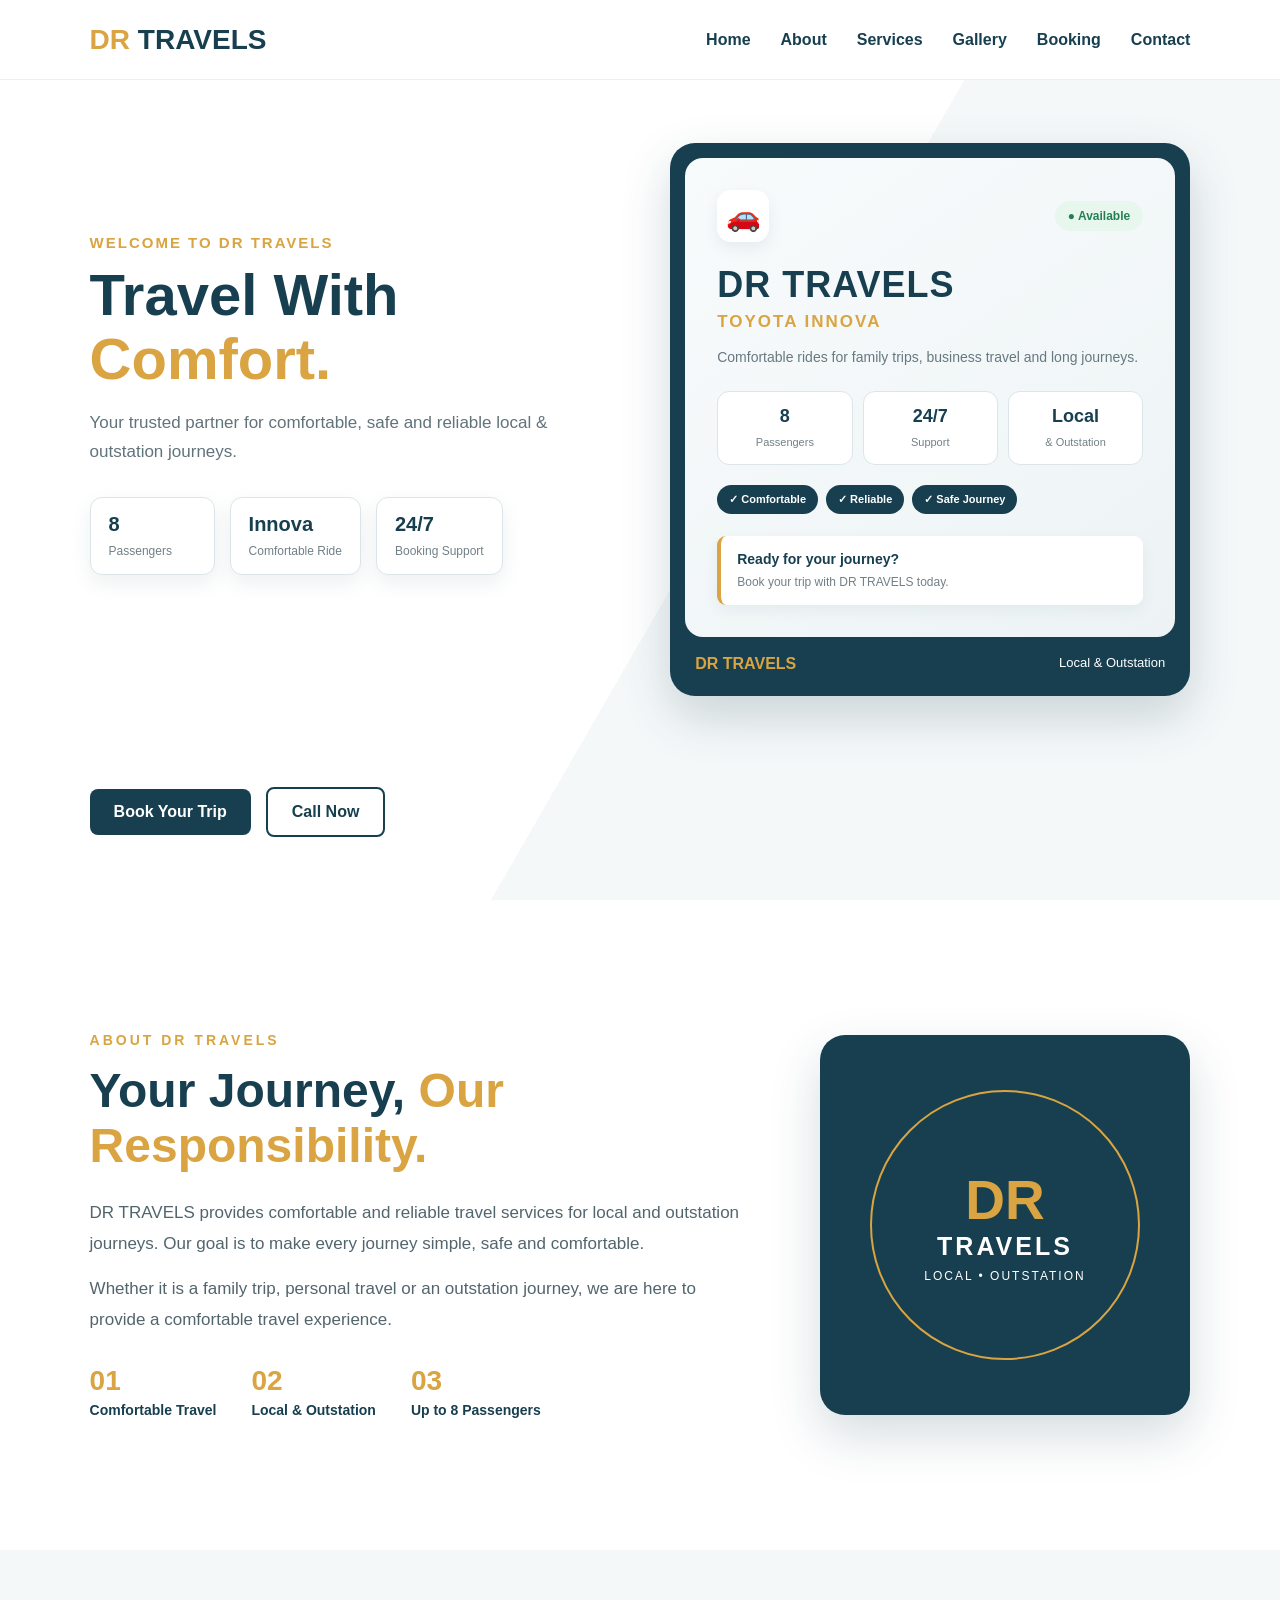
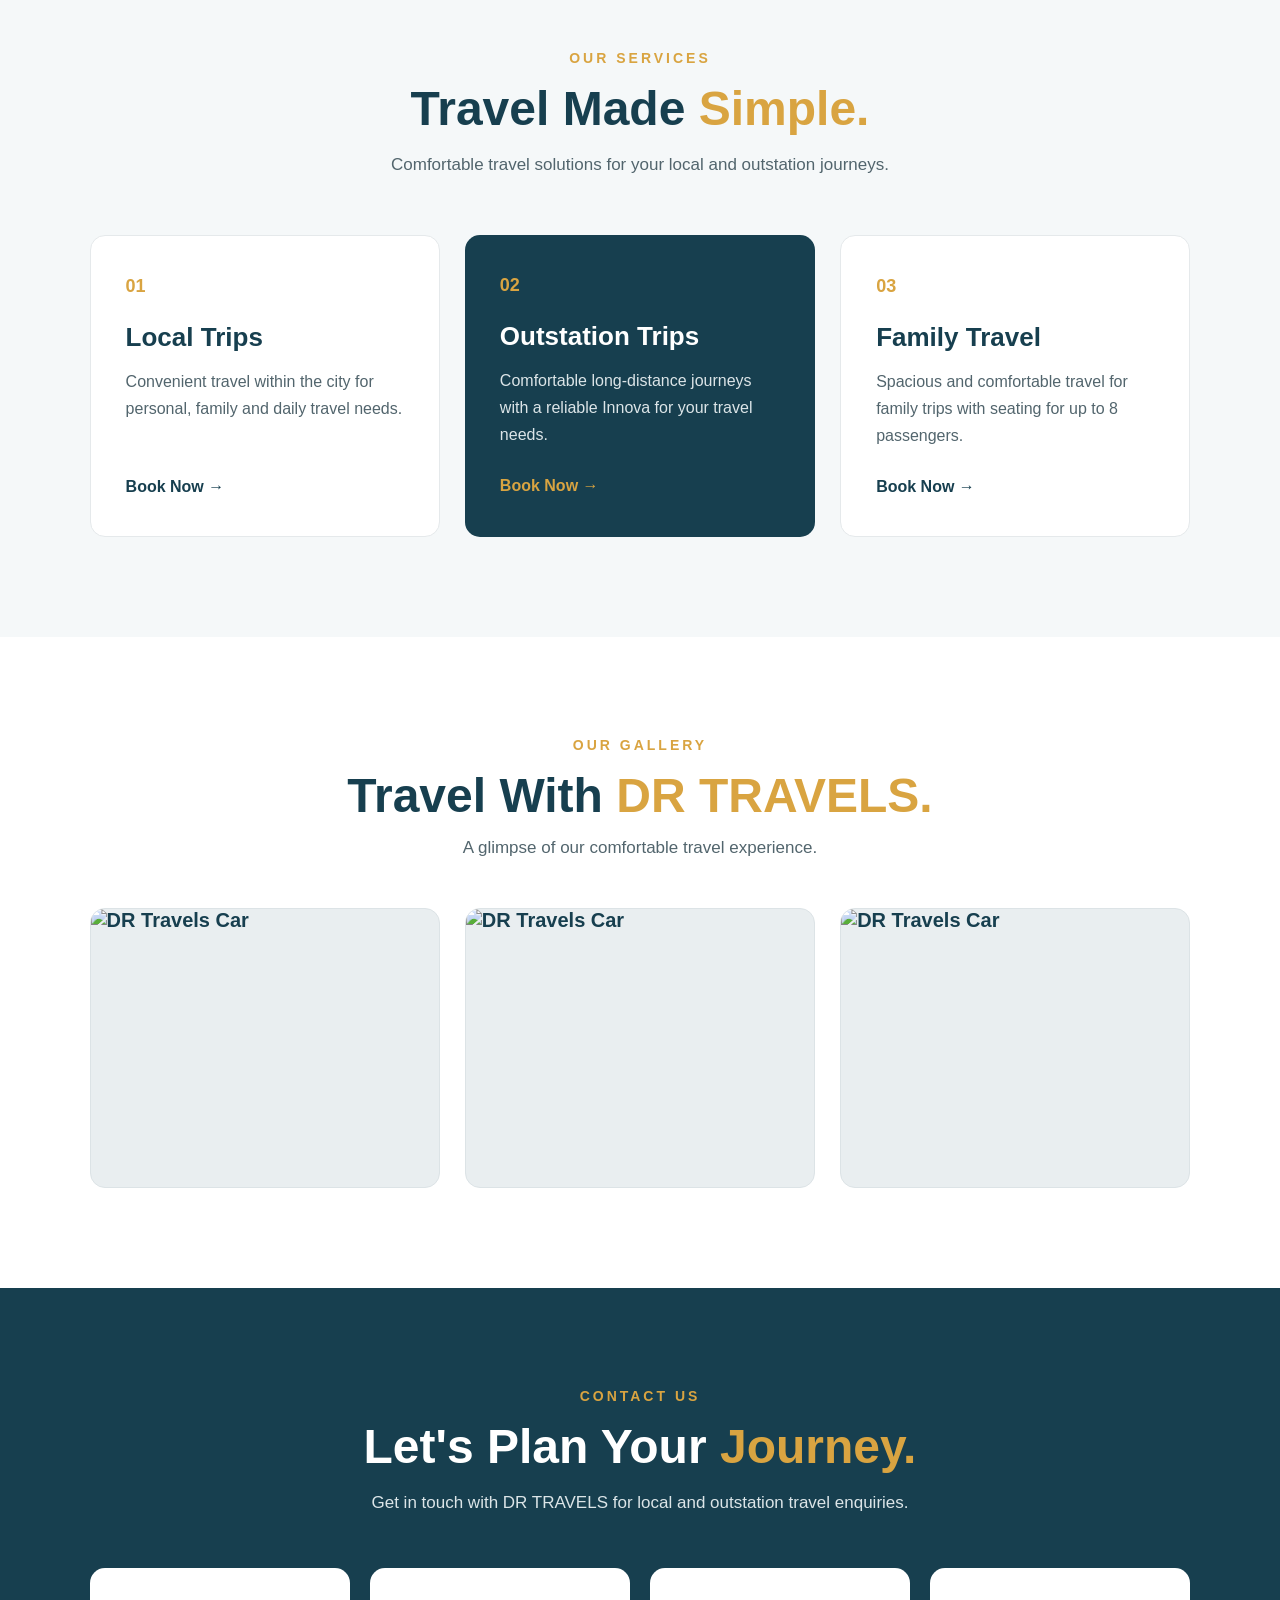
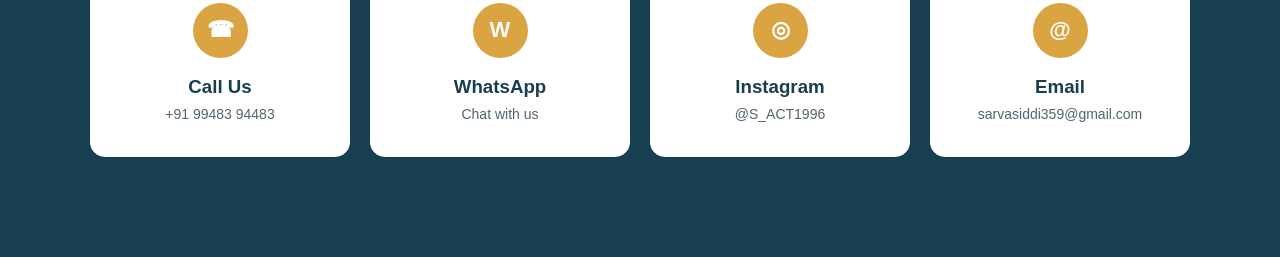
==== index.html @ 54ea67d5 "Add files via upload" ====
<!DOCTYPE html>
<html lang="en">

<head>
    <meta charset="UTF-8">
    <meta name="viewport" content="width=device-width, initial-scale=1.0">

    <link rel="stylesheet" href="style.css">

    <title>DR Travels | Local & Outstation Trips</title>
</head>

<body>

    <!-- NAVBAR -->
    <nav class="navbar">

        <div class="logo">
            <span>DR</span> TRAVELS
        </div>

        <div class="nav-links">
            <a href="#home">Home</a>
            <a href="#about">About</a>
            <a href="#services">Services</a>
            <a href="#gallery">Gallery</a>
            <a href="#booking">Booking</a>
            <a href="#contact">Contact</a>
        </div>

    </nav>

    <!-- HERO SECTION -->
    <section class="hero" id="home">

        <!-- LEFT CONTENT -->
        <div class="hero-content">

            <p class="welcome">
                WELCOME TO DR TRAVELS
            </p>

            <h1>
                Travel With <span>Comfort.</span>
            </h1>

            <p class="hero-text">
                Your trusted partner for comfortable,
                safe and reliable local & outstation journeys.
            </p>

            <div class="hero-details">

                <div>
                    <strong>8</strong>
                    <small>Passengers</small>
                </div>

                <div>
                    <strong>Innova</strong>
                    <small>Comfortable Ride</small>
                </div>

                <div>
                    <strong>24/7</strong>
                    <small>Booking Support</small>
                </div>

            </div>

        </div>

        <!-- BUTTONS -->
        <div class="hero-buttons">

            <a href="booking.html" class="book-btn">
                Book Your Trip
            </a>

            <a href="tel:+919948394483" class="call-btn">
                Call Now
            </a>

        </div>

    </div>


    <!-- RIGHT TRAVEL CARD -->
    <div class="hero-image">

        <div class="image-card">

            <div class="car-placeholder">

                <div class="travel-card">

                    <div class="travel-top">

                        <span class="travel-icon">
                            🚗
                        </span>

                        <span class="available">
                            ● Available
                        </span>

                    </div>

                    <h2>
                        DR TRAVELS
                    </h2>

                    <p class="travel-main">
                        TOYOTA INNOVA
                    </p>

                    <p class="travel-description">
                        Comfortable rides for family trips,
                        business travel and long journeys.
                    </p>

                    <div class="travel-info">

                        <div>
                            <strong>8</strong>
                            <span>Passengers</span>
                        </div>

                        <div>
                            <strong>24/7</strong>
                            <span>Support</span>
                        </div>

                        <div>
                            <strong>Local</strong>
                            <span>& Outstation</span>
                        </div>

                    </div>

                    <div class="travel-features">

                        <span>✓ Comfortable</span>
                        <span>✓ Reliable</span>
                        <span>✓ Safe Journey</span>

                    </div>

                    <div class="travel-support">

                        <strong>
                            Ready for your journey?
                        </strong>

                        <span>
                            Book your trip with DR TRAVELS today.
                        </span>

                    </div>

                </div>

            </div>

            <div class="car-label">

                <strong>
                    DR TRAVELS
                </strong>

                <span>
                    Local & Outstation
                </span>

            </div>

        </div>

    </div>

</section>

    <!-- ABOUT SECTION -->
    <section class="about" id="about">

       <div class="about-content">


           <p class="section-tag">ABOUT DR TRAVELS</p>

            <h2>
               Your Journey,
               <span>Our Responsibility.</span>
            </h2>

           <p>
                DR TRAVELS provides comfortable and reliable
                travel services for local and outstation journeys.
                Our goal is to make every journey simple,
                safe and comfortable.
            </p>

            <p>
               Whether it is a family trip, personal travel or
               an outstation journey, we are here to provide
               a comfortable travel experience.
            </p>

            <div class="about-points">

                <div>
                    <strong>01</strong>
                    <span>Comfortable Travel</span>
                </div>

                <div>
                    <strong>02</strong>
                    <span>Local & Outstation</span>
                </div>

                <div>
                   <strong>03</strong>
                   <span>Up to 8 Passengers</span>
                </div>

             </div>


        </div>

        <div class="about-card">

            <div class="about-card-inner">
                <span>DR</span>
                <h3>TRAVELS</h3>
                <p>LOCAL • OUTSTATION</p>
            </div>

        </div>

    </section>


    <!-- SERVICES SECTION -->
    <section class="services" id="services">

        <div class="services-heading">
            <p class="section-tag">OUR SERVICES</p>

            <h2>
                Travel Made <span>Simple.</span>
            </h2>

            <p>
                Comfortable travel solutions for your local
                and outstation journeys.
            </p>
        </div>

        <div class="service-cards">

            <!-- CARD 1 -->
            <div class="service-card">

                <div class="service-number">01</div>

                <h3>Local Trips</h3>

                <p>
                    Convenient travel within the city for
                    personal, family and daily travel needs.
                </p>

                <a href="booking.html">Book Now →</a>

            </div>


            <!-- CARD 2 -->
            <div class="service-card featured">

                <div class="service-number">02</div>

                <h3>Outstation Trips</h3>

                <p>
                    Comfortable long-distance journeys with
                    a reliable Innova for your travel needs.
                </p>

                <a href="booking.html">Book Now →</a>

            </div>


            <!-- CARD 3 -->
            <div class="service-card">

                <div class="service-number">03</div>

                <h3>Family Travel</h3>

                <p>
                    Spacious and comfortable travel for family
                    trips with seating for up to 8 passengers.
                </p>

                <a href="booking.html">Book Now →</a>

            </div>

        </div>

    </section>

   <!-- GALLERY SECTION -->
<!-- GALLERY SECTION -->
<section class="gallery" id="gallery">

    <div class="gallery-heading">
        <p class="section-tag">OUR GALLERY</p>
        <h2>Travel With <span>DR TRAVELS.</span></h2>
        <p>A glimpse of our comfortable travel experience.</p>
    </div>

    <div class="gallery-grid">
        <div class="gallery-item">
            <img src="image/1.jpg.jpeg" alt="DR Travels Car" style="width:100%; height:100%; object-fit:cover;">
        </div>
        <div class="gallery-item">
            <img src="image/2.jpg.jpeg" alt="DR Travels Car" style="width:100%; height:100%; object-fit:cover;">
        </div>
        <div class="gallery-item">
             <img src="image/3.jpg.jpeg" alt="DR Travels Car" style="width:100%; height:100%; object-fit:cover;">
        </div>
    </div>

</section>


    <!-- CONTACT SECTION -->
    <section class="contact" id="contact">

        <div class="contact-heading">

            <p class="section-tag">CONTACT US</p>

            <h2>
                Let's Plan Your <span>Journey.</span>
            </h2>

            <p>
                Get in touch with DR TRAVELS for local and
                outstation travel enquiries.
            </p>

    </div>

    <div class="contact-cards">

        <!-- CALL -->
        <a href="tel:+919948394483" class="contact-card">

            <div class="contact-icon">☎</div>

            <h3>Call Us</h3>

            <p>+91 99483 94483</p>

        </a>


        <!-- WHATSAPP -->
        <a href="https://wa.me/919948394483"
           target="_blank"
           class="contact-card">

            <div class="contact-icon">W</div>

            <h3>WhatsApp</h3>

            <p>Chat with us</p>

        </a>


       <!-- INSTAGRAM -->
           <a href="https://www.instagram.com/S_ACT1996/"
              target="_blank"
              class="contact-card">

               <div class="contact-icon">◎</div>

               <h3>Instagram</h3>

               <p>@S_ACT1996</p>

             </a>


        <!-- EMAIL -->
            <a href="mailto:sarvasiddi359@gmail.com"
                class="contact-card">

               <div class="contact-icon">@</div>

               <h3>Email</h3>

            <p>sarvasiddi359@gmail.com</p>

        </a>

    </div>

</section>

<script>

const bookingForm = document.querySelector(".booking-form");

bookingForm.addEventListener("submit", function(event) {

    event.preventDefault();

    const name = document.querySelector(
        'input[placeholder="Enter your name"]'
    ).value;

    const phone = document.querySelector(
        'input[placeholder="Enter phone number"]'
    ).value;

    const tripType = document.querySelector(
        'select'
    ).value;

    const passengers = document.querySelectorAll(
        'select'
    )[1].value;

    const date = document.querySelector(
        'input[type="date"]'
    ).value;

    const pickup = document.querySelector(
        'input[placeholder="Enter pickup location"]'
    ).value;

    const destination = document.querySelector(
        'input[placeholder="Enter destination"]'
    ).value;


    const message =
        `Hello DR TRAVELS,

I would like to book a trip.

Name: ${name}
Phone: ${phone}
Trip Type: ${tripType}
Passengers: ${passengers}
Travel Date: ${date}
Pickup Location: ${pickup}
Destination: ${destination}

Thank you.`;


    const whatsappURL =
        "https://wa.me/9948394483?text=" +
        encodeURIComponent(message);

    window.open(whatsappURL, "_blank");

});

</script>

</body>

</html>
---- style.css ----
/* =========================================
   RESET
========================================= */

* {
    margin: 0;
    padding: 0;
    box-sizing: border-box;
}

body {
    font-family: Arial, sans-serif;
    background: #ffffff;
    color: #173f4f;
    overflow-x: hidden;
}


/* =========================================
   NAVBAR
========================================= */

.navbar {
    width: 100%;
    height: 80px;

    display: flex;
    align-items: center;
    justify-content: space-between;

    padding: 0 7%;

    background: #ffffff;
    border-bottom: 1px solid #eeeeee;
}

.logo {
    font-size: 28px;
    font-weight: 900;
    color: #173f4f;
}

.logo span {
    color: #d9a441;
}

.nav-links {
    display: flex;
    align-items: center;
    gap: 30px;
}

.nav-links a {
    text-decoration: none;
    color: #173f4f;
    font-size: 16px;
    font-weight: bold;
    transition: 0.3s;
}

.nav-links a:hover {
    color: #d9a441;
}


/* =========================================
   HERO SECTION
========================================= */

.hero {
    min-height: calc(100vh - 80px);

    display: grid;
    grid-template-columns: 1fr 1fr;

    align-items: center;
    justify-content: center;

    gap: 60px;

    padding: 50px 7%;

    background: linear-gradient(
        120deg,
        #ffffff 55%,
        #f5f8f9 55%
    );

    overflow: hidden;
}


/* =========================================
   HERO LEFT CONTENT
========================================= */

.hero-content {
    width: 100%;
    max-width: 600px;
}

.welcome {
    color: #d9a441;

    font-size: 15px;
    font-weight: bold;

    letter-spacing: 2px;

    margin-bottom: 12px;
}

.hero h1 {
    font-size: 58px;
    line-height: 1.1;

    color: #173f4f;

    margin-bottom: 18px;
}

.hero h1 span {
    color: #d9a441;
}

.hero-text {
    color: #61737b;

    font-size: 17px;
    line-height: 1.7;

    max-width: 520px;

    margin-bottom: 30px;
}


/* =========================================
   HERO DETAILS
========================================= */

.hero-details {
    display: flex;
    gap: 15px;

    margin-bottom: 30px;
}

.hero-details > div {
    min-width: 125px;

    padding: 15px 18px;

    background: #ffffff;

    border: 1px solid #dce5e8;

    border-radius: 12px;

    box-shadow:
        0 8px 20px rgba(23, 63, 79, 0.08);
}

.hero-details strong {
    display: block;

    color: #173f4f;

    font-size: 20px;

    margin-bottom: 5px;
}

.hero-details small {
    color: #718087;

    font-size: 12px;
}


/* =========================================
   HERO BUTTONS
========================================= */

.hero-buttons {
    display: flex;

    gap: 15px;

    align-items: center;

    margin-top: 5px;
}

.book-btn,
.call-btn {
    display: inline-block;

    padding: 14px 24px;

    border-radius: 8px;

    text-decoration: none;

    font-weight: bold;

    transition: 0.3s;
}

.book-btn {
    background: #173f4f;
    color: #ffffff;
}

.book-btn:hover {
    background: #d9a441;

    transform: translateY(-3px);
}

.call-btn {
    color: #173f4f;

    border: 2px solid #173f4f;

    background: #ffffff;
}

.call-btn:hover {
    background: #173f4f;
    color: #ffffff;

    transform: translateY(-3px);
}


/* =========================================
   HERO RIGHT SIDE
========================================= */

.hero-image {
    width: 100%;

    display: flex;

    justify-content: center;
    align-items: center;

    grid-column: 2;
    grid-row: 1;

    align-self: center;
}

.image-card {
    width: 100%;

    max-width: 520px;

    margin: 0 auto;

    background: #173f4f;

    padding: 15px;

    border-radius: 25px;

    box-shadow:
        0 20px 50px rgba(23, 63, 79, 0.20);
}


/* =========================================
   PREMIUM TRAVEL CARD
========================================= */

.car-placeholder {
    width: 100%;

    min-height: 430px;

    padding: 32px;

    border-radius: 18px;

    background: linear-gradient(
        145deg,
        #f8fbfc,
        #edf3f5
    );
}

.travel-card {
    height: 100%;

    display: flex;

    flex-direction: column;
}


/* =========================================
   TRAVEL CARD TOP
========================================= */

.travel-top {
    display: flex;

    justify-content: space-between;

    align-items: center;

    margin-bottom: 22px;
}

.travel-icon {
    width: 52px;
    height: 52px;

    display: flex;

    align-items: center;
    justify-content: center;

    background: #ffffff;

    border-radius: 14px;

    font-size: 28px;

    box-shadow:
        0 6px 15px rgba(23, 63, 79, 0.08);
}

.available {
    color: #248052;

    background: #e7f7ee;

    padding: 8px 13px;

    border-radius: 20px;

    font-size: 12px;

    font-weight: bold;
}


/* =========================================
   TRAVEL CARD TITLE
========================================= */

.travel-card h2 {
    color: #173f4f;

    font-size: 36px;

    letter-spacing: 1px;

    margin-bottom: 6px;
}

.travel-main {
    color: #d9a441;

    font-size: 17px;

    font-weight: bold;

    letter-spacing: 2px;

    margin-bottom: 14px;
}

.travel-description {
    color: #667980;

    font-size: 14px;

    line-height: 1.6;

    margin-bottom: 22px;
}


/* =========================================
   TRAVEL INFO
========================================= */

.travel-info {
    display: grid;

    grid-template-columns: repeat(3, 1fr);

    gap: 10px;

    margin-bottom: 20px;
}

.travel-info div {
    background: #ffffff;

    border: 1px solid #dce5e8;

    border-radius: 12px;

    padding: 14px 8px;

    text-align: center;

    transition: 0.3s;
}

.travel-info div:hover {
    transform: translateY(-4px);

    box-shadow:
        0 8px 20px rgba(23, 63, 79, 0.10);
}

.travel-info strong {
    display: block;

    color: #173f4f;

    font-size: 18px;

    margin-bottom: 5px;
}

.travel-info span {
    color: #718087;

    font-size: 11px;
}


/* =========================================
   TRAVEL FEATURES
========================================= */

.travel-features {
    display: flex;

    flex-wrap: wrap;

    gap: 8px;

    margin-bottom: 22px;
}

.travel-features span {
    background: #173f4f;

    color: #ffffff;

    padding: 8px 12px;

    border-radius: 20px;

    font-size: 11px;

    font-weight: bold;
}


/* =========================================
   TRAVEL SUPPORT
========================================= */

.travel-support {
    margin-top: auto;

    padding: 15px 16px;

    background: #ffffff;

    border-left: 4px solid #d9a441;

    border-radius: 9px;

    box-shadow:
        0 5px 15px rgba(23, 63, 79, 0.06);
}

.travel-support strong {
    display: block;

    color: #173f4f;

    font-size: 14px;

    margin-bottom: 5px;
}

.travel-support span {
    color: #718087;

    font-size: 12px;
}


/* =========================================
   CARD BOTTOM
========================================= */

.car-label {
    padding: 18px 10px 8px;

    display: flex;

    justify-content: space-between;

    color: #ffffff;
}

.car-label strong {
    color: #d9a441;
}

.car-label span {
    font-size: 13px;
}


/* =========================================
   ABOUT SECTION
========================================= */

.about {
    min-height: 650px;

    display: flex;

    align-items: center;

    justify-content: space-between;

    gap: 80px;

    padding: 90px 7%;

    background: #ffffff;
}

.about-content {
    max-width: 650px;
}

.section-tag {
    color: #d9a441;

    font-size: 14px;

    font-weight: bold;

    letter-spacing: 3px;

    margin-bottom: 15px;
}

.about h2 {
    font-size: 48px;

    line-height: 1.15;

    color: #173f4f;

    margin-bottom: 25px;
}

.about h2 span {
    color: #d9a441;
}

.about-content > p:not(.section-tag) {
    font-size: 17px;

    line-height: 1.8;

    color: #52656d;

    margin-bottom: 15px;
}


/* ABOUT POINTS */

.about-points {
    display: flex;

    gap: 35px;

    margin-top: 30px;
}

.about-points div {
    display: flex;

    flex-direction: column;

    gap: 5px;
}

.about-points strong {
    font-size: 28px;

    color: #d9a441;
}

.about-points span {
    font-size: 14px;

    font-weight: bold;

    color: #173f4f;
}


/* ABOUT CARD */

.about-card {
    width: 380px;

    height: 380px;

    background: #173f4f;

    border-radius: 25px;

    display: flex;

    align-items: center;

    justify-content: center;

    box-shadow:
        0 20px 50px rgba(23, 63, 79, 0.18);
}

.about-card-inner {
    width: 270px;

    height: 270px;

    border: 2px solid #d9a441;

    border-radius: 50%;

    display: flex;

    flex-direction: column;

    align-items: center;

    justify-content: center;

    color: #ffffff;
}

.about-card-inner span {
    font-size: 55px;

    font-weight: 900;

    color: #d9a441;
}

.about-card-inner h3 {
    font-size: 25px;

    letter-spacing: 3px;
}

.about-card-inner p {
    font-size: 12px;

    letter-spacing: 2px;

    margin-top: 8px;
}


/* =========================================
   SERVICES
========================================= */

.services {
    padding: 100px 7%;

    background: #f5f8f9;
}

.services-heading {
    text-align: center;

    max-width: 650px;

    margin: 0 auto 55px;
}

.services-heading h2 {
    font-size: 48px;

    color: #173f4f;

    margin-bottom: 15px;
}

.services-heading h2 span {
    color: #d9a441;
}

.services-heading > p:last-child {
    font-size: 17px;

    color: #52656d;

    line-height: 1.7;
}

.service-cards {
    display: grid;

    grid-template-columns: repeat(3, 1fr);

    gap: 25px;

    max-width: 1150px;

    margin: auto;
}

.service-card {
    background: #ffffff;

    padding: 40px 35px;

    border-radius: 15px;

    border: 1px solid #e5e9eb;

    transition: 0.3s;
}

.service-card:hover {
    transform: translateY(-8px);

    box-shadow:
        0 15px 35px rgba(23, 63, 79, 0.12);
}

.service-number {
    font-size: 18px;

    font-weight: bold;

    color: #d9a441;

    margin-bottom: 25px;
}

.service-card h3 {
    font-size: 26px;

    color: #173f4f;

    margin-bottom: 15px;
}

.service-card p {
    color: #52656d;

    line-height: 1.7;

    min-height: 85px;

    margin-bottom: 25px;
}

.service-card a {
    text-decoration: none;

    color: #173f4f;

    font-weight: bold;
}

.service-card a:hover {
    color: #d9a441;
}

.service-card.featured {
    background: #173f4f;

    border: none;
}

.service-card.featured h3 {
    color: #ffffff;
}

.service-card.featured p {
    color: #dce5e8;
}

.service-card.featured a {
    color: #d9a441;
}


/* =========================================
   GALLERY
========================================= */

.gallery {
    padding: 100px 7%;

    background: #ffffff;
}

.gallery-heading {
    text-align: center;

    max-width: 650px;

    margin: 0 auto 50px;
}

.gallery-heading h2 {
    font-size: 48px;

    color: #173f4f;

    margin-bottom: 15px;
}

.gallery-heading h2 span {
    color: #d9a441;
}

.gallery-heading > p:last-child {
    color: #52656d;

    font-size: 17px;
}

.gallery-grid {
    max-width: 1150px;

    margin: auto;

    display: grid;

    grid-template-columns: repeat(3, 1fr);

    gap: 25px;
}

.gallery-item {
    height: 280px;

    background: #e9eef0;

    border-radius: 15px;

    overflow: hidden;

    display: flex;

    align-items: center;

    justify-content: center;

    color: #173f4f;

    font-size: 20px;

    font-weight: bold;

    border: 1px solid #dce3e6;

    transition: 0.3s;
}

.gallery-item img {
    width: 100%;

    height: 100%;

    object-fit: cover;

    display: block;

    transition: 0.4s;
}

.gallery-item:hover {
    box-shadow:
        0 15px 35px rgba(23, 63, 79, 0.15);
}

.gallery-item:hover img {
    transform: scale(1.05);
}


/* =========================================
   BOOKING
========================================= */

.booking {
    min-height: 100vh;

    padding: 80px 7%;

    background: #f5f8f9;
}

.booking-content {
    text-align: center;

    max-width: 650px;

    margin: 0 auto 45px;
}

.booking-content h2 {
    font-size: 48px;

    color: #173f4f;

    margin-bottom: 15px;
}

.booking-content h2 span {
    color: #d9a441;
}

.booking-content > p:last-child {
    color: #52656d;

    font-size: 17px;

    line-height: 1.7;
}

.booking-form {
    max-width: 850px;

    margin: auto;

    background: #ffffff;

    padding: 45px;

    border-radius: 18px;

    box-shadow:
        0 15px 40px rgba(23, 63, 79, 0.10);
}

.form-row {
    display: grid;

    grid-template-columns: 1fr 1fr;

    gap: 25px;
}

.form-group {
    display: flex;

    flex-direction: column;

    margin-bottom: 22px;
}

.form-group label {
    color: #173f4f;

    font-weight: bold;

    margin-bottom: 8px;
}

.form-group input,
.form-group select {
    width: 100%;

    padding: 14px;

    border: 1px solid #d7dfe2;

    border-radius: 7px;

    font-size: 15px;

    outline: none;

    background: #ffffff;
}

.form-group input:focus,
.form-group select:focus {
    border-color: #d9a441;
}

.booking-btn {
    width: 100%;

    padding: 15px;

    border: none;

    border-radius: 7px;

    background: #d9a441;

    color: #ffffff;

    font-size: 16px;

    font-weight: bold;

    cursor: pointer;

    transition: 0.3s;
}

.booking-btn:hover {
    background: #173f4f;
}


/* =========================================
   CONTACT
========================================= */

.contact {
    padding: 100px 7%;

    background: #173f4f;
}

.contact-heading {
    text-align: center;

    max-width: 650px;

    margin: 0 auto 50px;
}

.contact-heading .section-tag {
    color: #d9a441;
}

.contact-heading h2 {
    font-size: 48px;

    color: #ffffff;

    margin-bottom: 15px;
}

.contact-heading h2 span {
    color: #d9a441;
}

.contact-heading > p:last-child {
    color: #dce5e8;

    font-size: 17px;

    line-height: 1.7;
}

.contact-cards {
    max-width: 1100px;

    margin: auto;

    display: grid;

    grid-template-columns: repeat(4, 1fr);

    gap: 20px;
}

.contact-card {
    text-decoration: none;

    text-align: center;

    background: #ffffff;

    padding: 35px 20px;

    border-radius: 15px;

    transition: 0.3s;
}

.contact-card:hover {
    transform: translateY(-7px);

    box-shadow:
        0 15px 30px rgba(0, 0, 0, 0.15);
}

.contact-icon {
    width: 55px;

    height: 55px;

    margin: 0 auto 18px;

    border-radius: 50%;

    background: #d9a441;

    color: #ffffff;

    display: flex;

    align-items: center;

    justify-content: center;

    font-size: 22px;

    font-weight: bold;
}

.contact-card h3 {
    color: #173f4f;

    margin-bottom: 8px;
}

.contact-card p {
    color: #52656d;

    font-size: 14px;
}


/* =========================================
   BOOKING SUCCESS
========================================= */

.booking-success {
    display: none;

    max-width: 850px;

    margin: 25px auto 0;

    padding: 25px;

    text-align: center;

    background: #ffffff;

    border-radius: 12px;

    border: 2px solid #d9a441;
}

.booking-success h3 {
    color: #173f4f;

    font-size: 24px;

    margin-bottom: 8px;
}

.booking-success p {
    color: #52656d;

    margin-bottom: 18px;
}

.home-btn {
    display: inline-block;

    padding: 12px 25px;

    background: #173f4f;

    color: #ffffff;

    text-decoration: none;

    border-radius: 6px;

    font-weight: bold;

    transition: 0.3s;
}

.home-btn:hover {
    background: #d9a441;
}


/* =========================================
   BACK HOME
========================================= */

.back-home {
    display: inline-block;

    margin-top: 30px;

    text-decoration: none;

    color: #173f4f;

    font-weight: bold;

    border: 1px solid #173f4f;

    padding: 10px 18px;

    border-radius: 6px;

    transition: 0.3s;
}

.back-home:hover {
    background: #173f4f;

    color: #ffffff;
}


/* =========================================
   TABLET / MOBILE HERO
========================================= */

@media (max-width: 900px) {

    .hero {
        grid-template-columns: 1fr;

        text-align: center;

        padding: 55px 5%;

        gap: 45px;

        background: #ffffff;
    }

    .hero-content {
        max-width: 100%;
    }

    .hero h1 {
        font-size: 44px;
    }

    .hero-text {
        margin-left: auto;
        margin-right: auto;
    }

    .hero-details {
        justify-content: center;

        flex-wrap: wrap;
    }

    .hero-buttons {
        justify-content: center;

        flex-wrap: wrap;
    }

    .hero-image {
        width: 100%;

        grid-column: 1;
        grid-row: 2;
    }

    .image-card {
        max-width: 520px;

        margin: auto;
    }
}


/* =========================================
   TABLET / MOBILE ABOUT
========================================= */

@media (max-width: 900px) {

    .about {
        flex-direction: column;

        text-align: center;

        padding: 70px 5%;
    }

    .about-points {
        justify-content: center;

        flex-wrap: wrap;
    }

    .about-card {
        width: 300px;

        height: 300px;
    }

    .about-card-inner {
        width: 220px;

        height: 220px;
    }
}


/* =========================================
   TABLET / MOBILE SERVICES
========================================= */

@media (max-width: 900px) {

    .services {
        padding: 70px 5%;
    }

    .services-heading h2 {
        font-size: 40px;
    }

    .service-cards {
        grid-template-columns: 1fr;

        max-width: 500px;
    }
}


/* =========================================
   TABLET / MOBILE GALLERY
========================================= */

@media (max-width: 900px) {

    .gallery {
        padding: 70px 5%;
    }

    .gallery-heading h2 {
        font-size: 40px;
    }

    .gallery-grid {
        grid-template-columns: 1fr;

        max-width: 500px;
    }
}


/* =========================================
   MOBILE BOOKING
========================================= */

@media (max-width: 700px) {

    .booking {
        padding: 70px 5%;
    }

    .booking-content h2 {
        font-size: 40px;
    }

    .booking-form {
        padding: 25px;
    }

    .form-row {
        grid-template-columns: 1fr;

        gap: 0;
    }
}


/* =========================================
   MOBILE CONTACT
========================================= */

@media (max-width: 900px) {

    .contact {
        padding: 70px 5%;
    }

    .contact-heading h2 {
        font-size: 40px;
    }

    .contact-cards {
        grid-template-columns: 1fr 1fr;
    }
}


/* =========================================
   SMALL MOBILE
========================================= */

@media (max-width: 500px) {

    .navbar {
        padding: 0 5%;
    }

    .logo {
        font-size: 23px;
    }

    .nav-links {
        gap: 12px;
    }

    .nav-links a {
        font-size: 13px;
    }

    .hero h1 {
        font-size: 38px;
    }

    .hero-details {
        flex-direction: column;

        align-items: center;
    }

    .hero-details > div {
        width: 100%;

        max-width: 250px;
    }

    .car-placeholder {
        padding: 20px;

        min-height: auto;
    }

    .travel-card h2 {
        font-size: 30px;
    }

    .travel-info {
        grid-template-columns: 1fr;
    }

    .travel-features {
        justify-content: center;
    }

    .contact-cards {
        grid-template-columns: 1fr;
    }
}
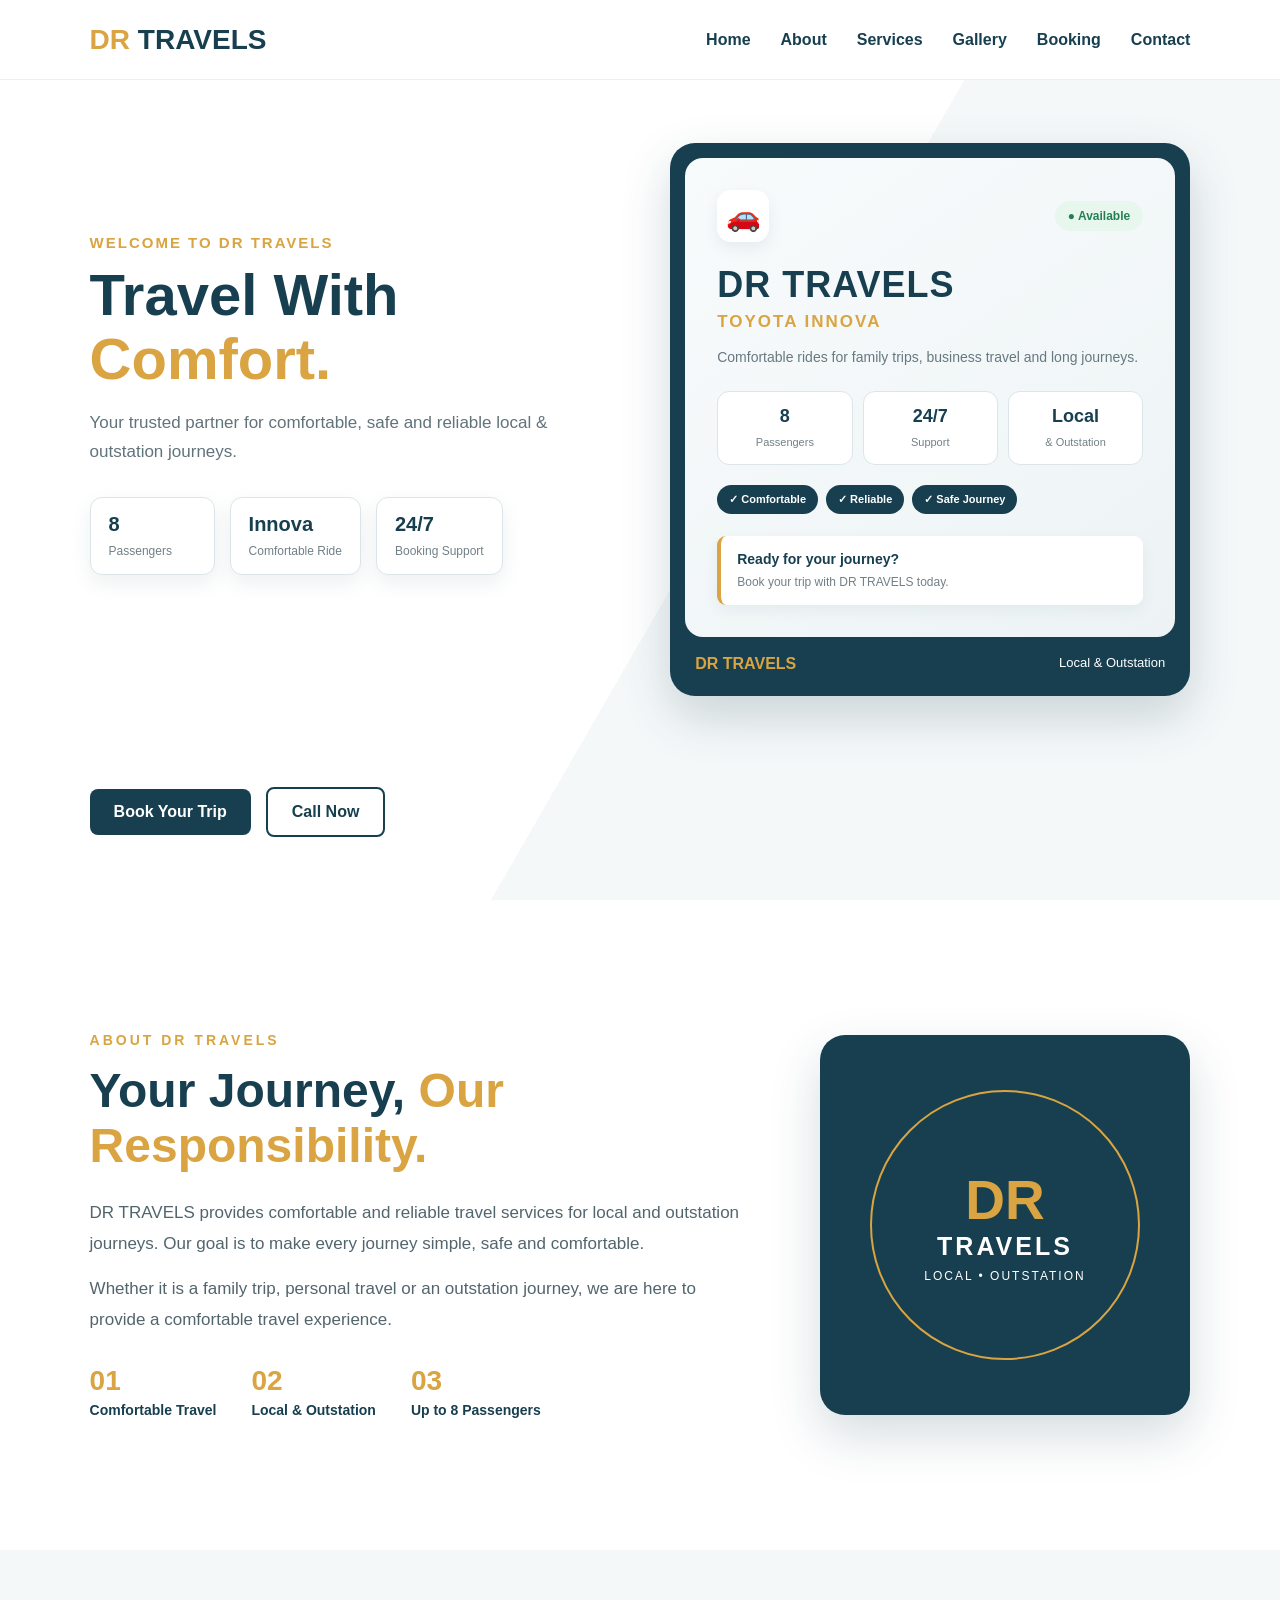
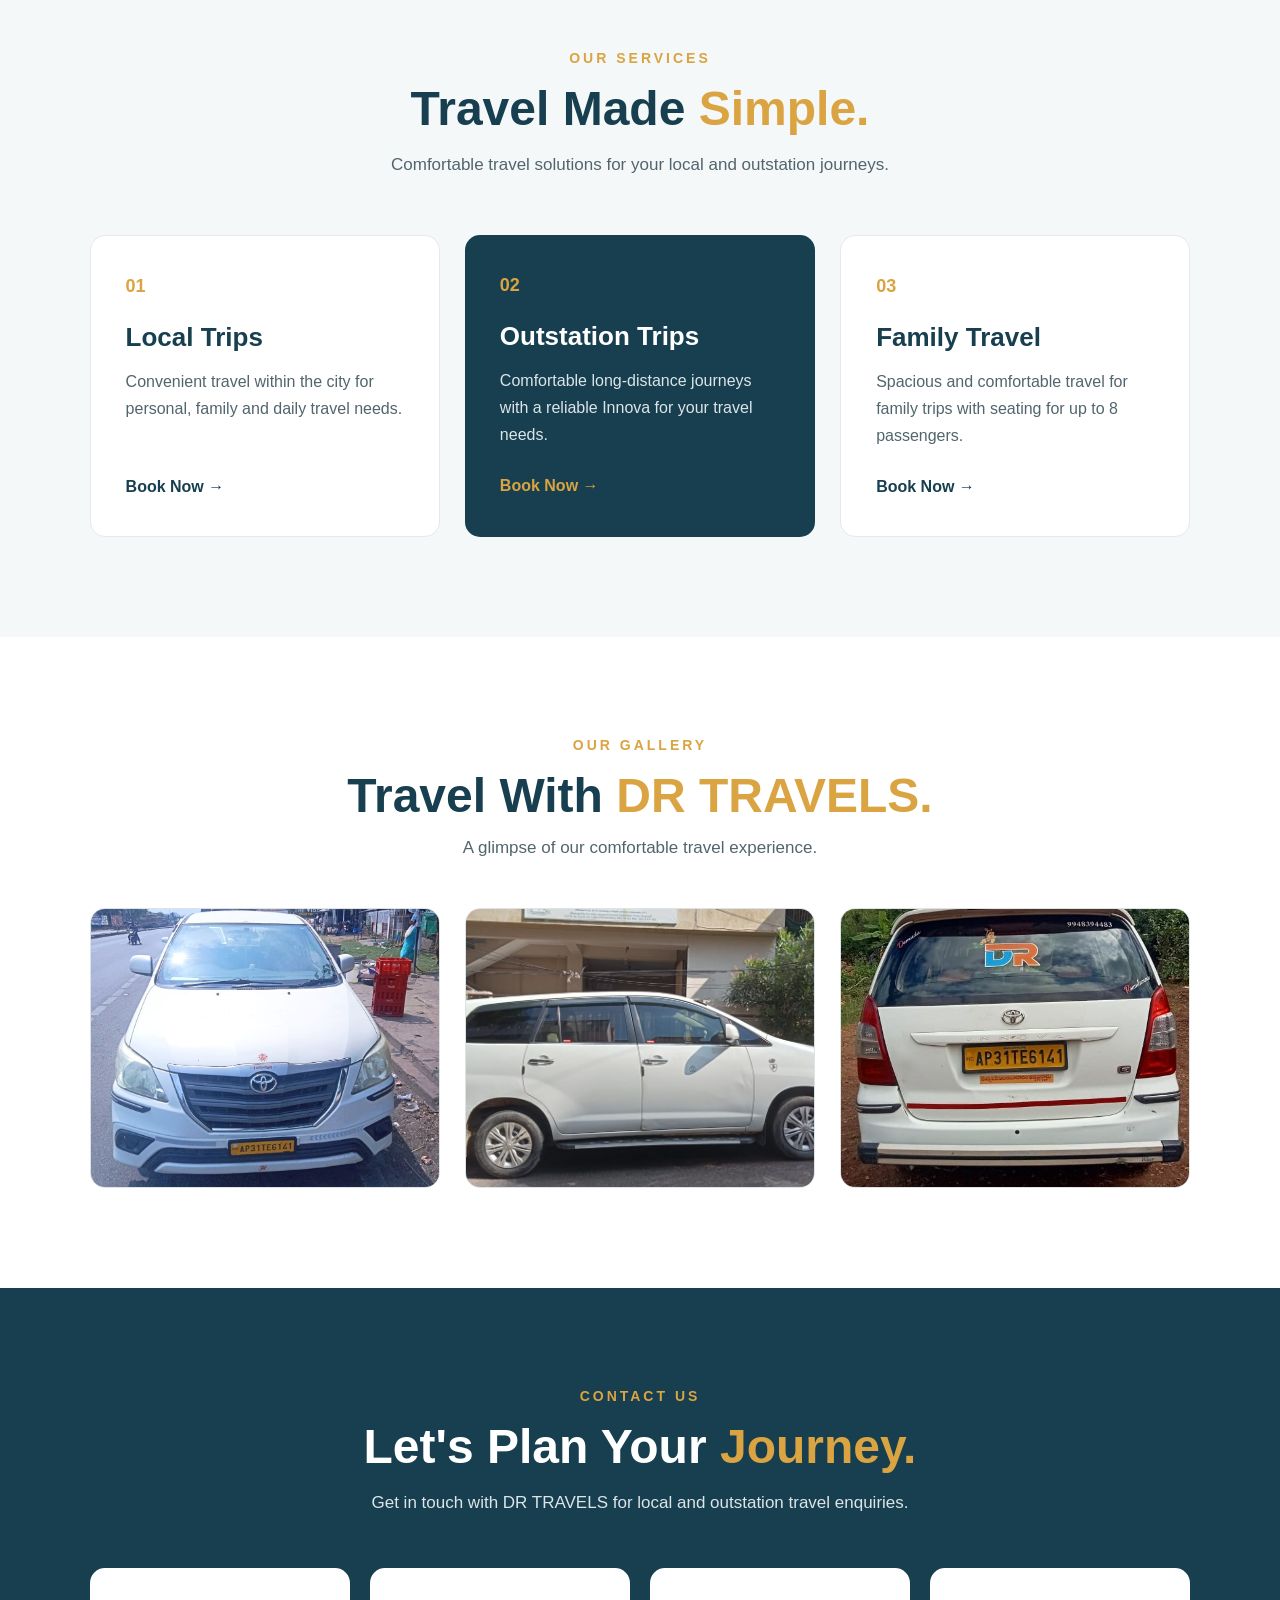
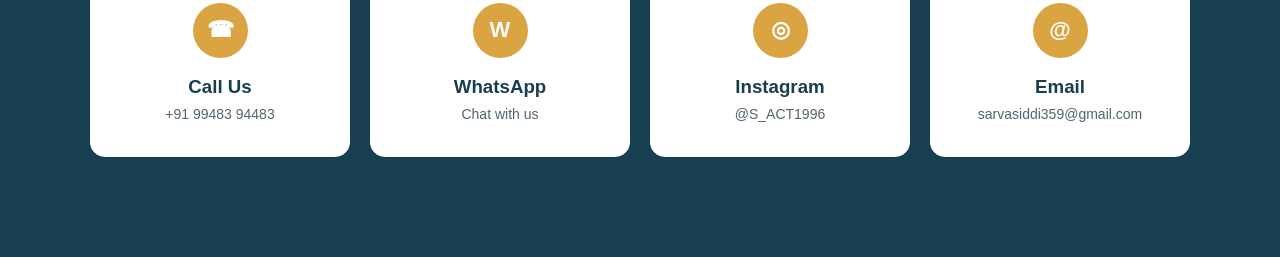
==== commit 0c26128d: "Add files via upload" ====
--- a/index.html
+++ b/index.html
@@ -326,13 +326,13 @@
 
     <div class="gallery-grid">
         <div class="gallery-item">
-            <img src="image/1.jpg.jpeg" alt="DR Travels Car" style="width:100%; height:100%; object-fit:cover;">
+            <img src="1.jpg.jpeg" alt="DR Travels Car" style="width:100%; height:100%; object-fit:cover;">
         </div>
         <div class="gallery-item">
-            <img src="image/2.jpg.jpeg" alt="DR Travels Car" style="width:100%; height:100%; object-fit:cover;">
+            <img src="2.jpg.jpeg" alt="DR Travels Car" style="width:100%; height:100%; object-fit:cover;">
         </div>
         <div class="gallery-item">
-             <img src="image/3.jpg.jpeg" alt="DR Travels Car" style="width:100%; height:100%; object-fit:cover;">
+             <img src="3.jpg.jpeg" alt="DR Travels Car" style="width:100%; height:100%; object-fit:cover;">
         </div>
     </div>
 
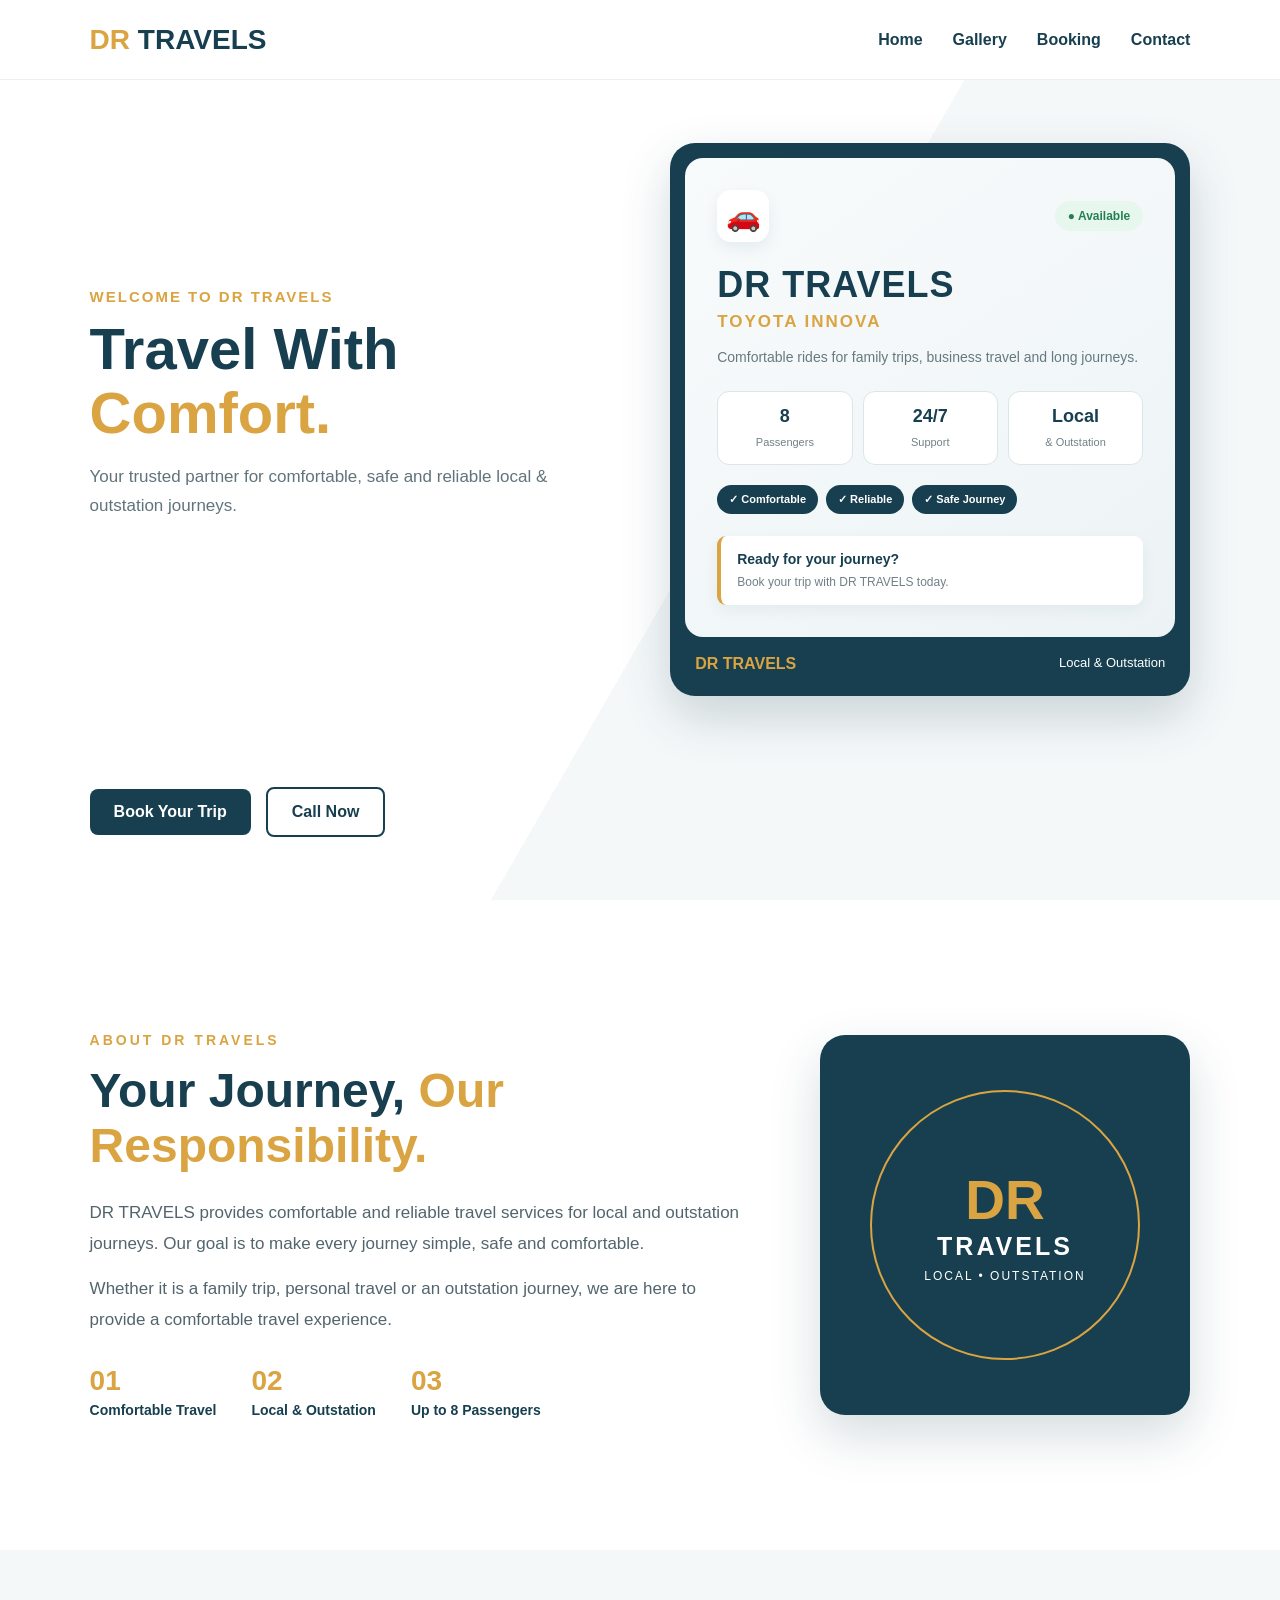
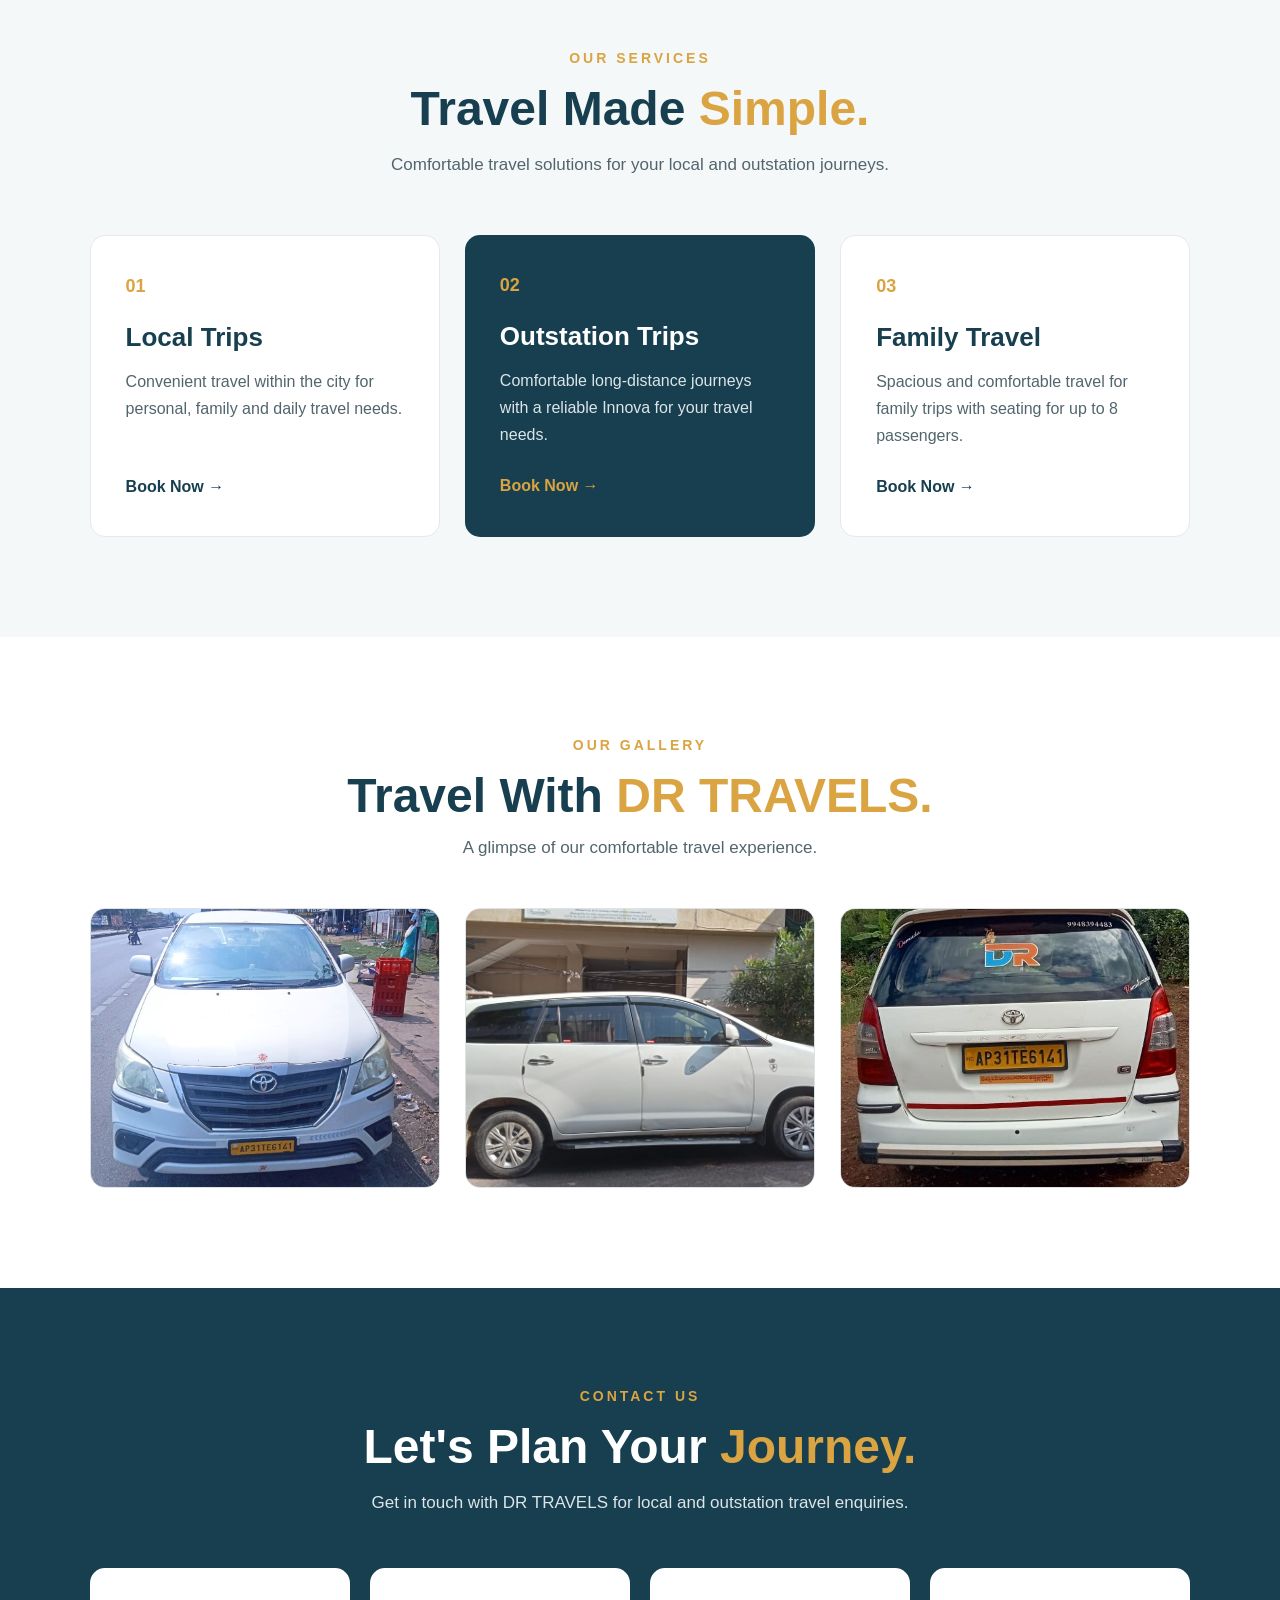
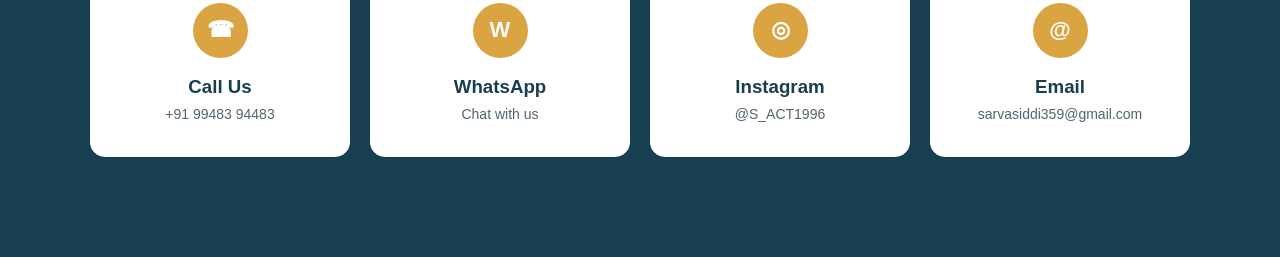
==== commit ec7588af: "Add files via upload" ====
--- a/index.html
+++ b/index.html
@@ -12,7 +12,7 @@
 
 <body>
 
-    <!-- NAVBAR -->
+        <!-- NAVBAR -->
     <nav class="navbar">
 
         <div class="logo">
@@ -21,10 +21,8 @@
 
         <div class="nav-links">
             <a href="#home">Home</a>
-            <a href="#about">About</a>
-            <a href="#services">Services</a>
             <a href="#gallery">Gallery</a>
-            <a href="#booking">Booking</a>
+            <a href="booking.html">Booking</a>
             <a href="#contact">Contact</a>
         </div>
 
@@ -48,25 +46,6 @@
                 Your trusted partner for comfortable,
                 safe and reliable local & outstation journeys.
             </p>
-
-            <div class="hero-details">
-
-                <div>
-                    <strong>8</strong>
-                    <small>Passengers</small>
-                </div>
-
-                <div>
-                    <strong>Innova</strong>
-                    <small>Comfortable Ride</small>
-                </div>
-
-                <div>
-                    <strong>24/7</strong>
-                    <small>Booking Support</small>
-                </div>
-
-            </div>
 
         </div>
 
--- a/style.css
+++ b/style.css
@@ -1477,4 +1477,28 @@
     .contact-cards {
         grid-template-columns: 1fr;
     }
+}
+
+/* MOBILE MENU */
+.menu-btn {
+    display: none;
+}
+
+@media (max-width: 700px) {
+
+    .navbar {
+        padding: 15px 20px;
+    }
+
+    .menu-btn {
+        display: block;
+        font-size: 28px;
+        cursor: pointer;
+        color: #173f4f;
+    }
+
+    .nav-links {
+        display: none;
+    }
+
 }
